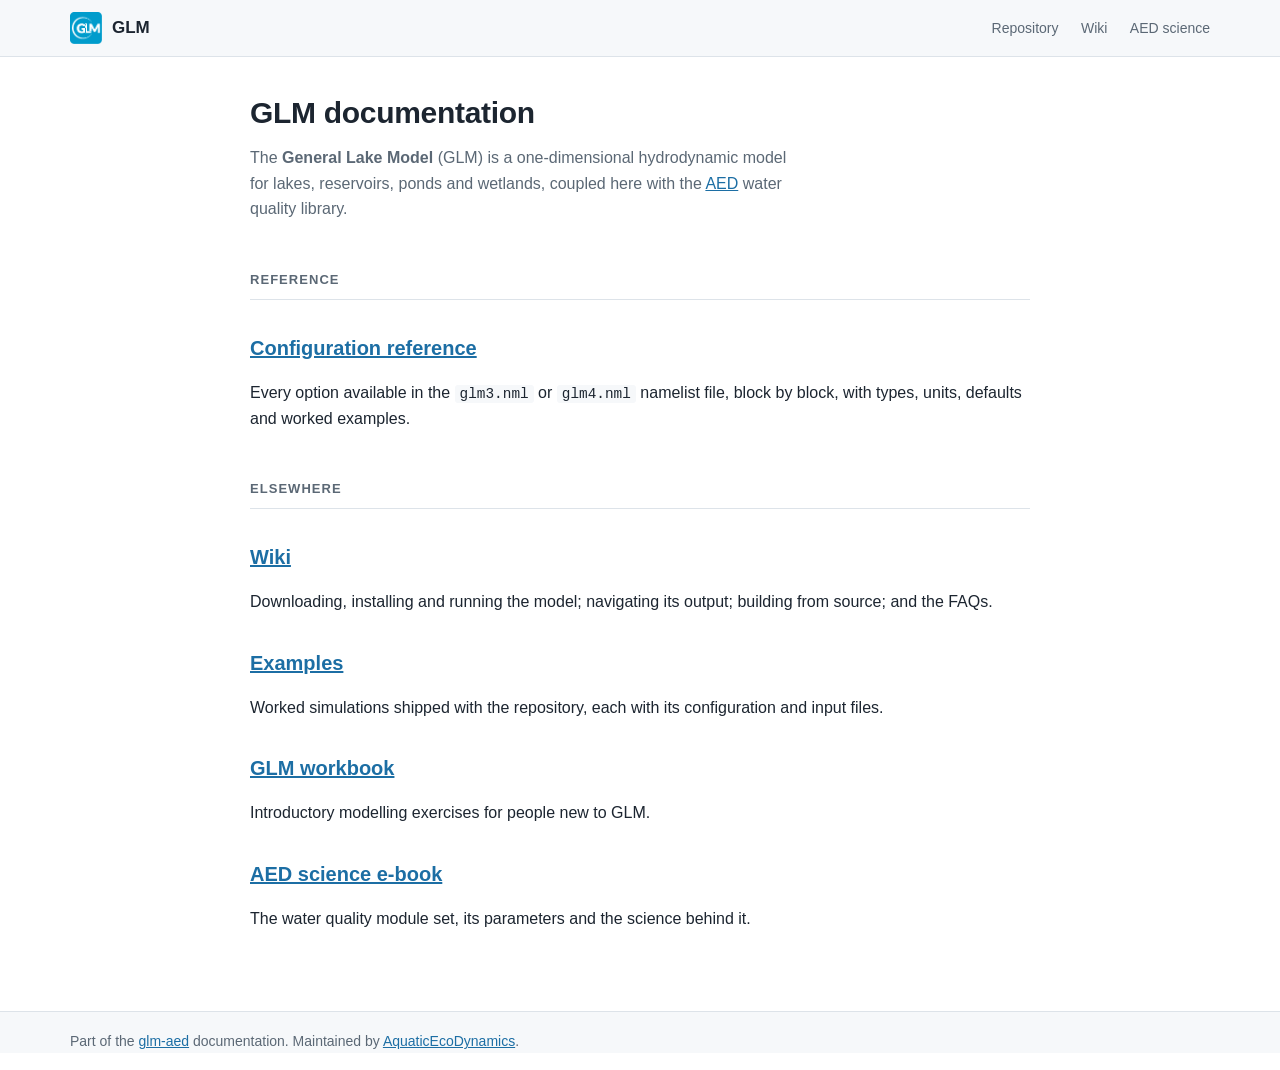
==== docs/index.html @ 93882ed0 "Add a configuration reference page for GitHub Pages Salvage the configuration reference from the leg" ====
<!DOCTYPE html>
<html lang="en">
<head>
<meta charset="utf-8">
<meta name="viewport" content="width=device-width, initial-scale=1">
<title>GLM documentation</title>
<meta name="description" content="Documentation for the General Lake Model (GLM), coupled with the AED water quality library.">
<link rel="stylesheet" href="assets/glm.css">
</head>
<body>
<a class="skip" href="#content">Skip to content</a>
<header>
  <div class="wrap">
    <a class="brand" href="index.html">
      <img src="assets/glm-icon.png" alt="" width="32" height="32">
      <span>GLM</span>
    </a>
    <nav class="top">
      <a href="https://github.com/AquaticEcoDynamics/glm-aed">Repository</a>
      <a href="https://github.com/AquaticEcoDynamics/glm-aed/wiki">Wiki</a>
      <a href="https://aquaticecodynamics.github.io/aed-science/">AED science</a>
    </nav>
  </div>
</header>

<div class="wrap" style="padding-top:32px; padding-bottom:64px; max-width:820px;">
<main id="content">
<h1>GLM documentation</h1>
<p class="lede">The <strong>General Lake Model</strong> (GLM) is a one-dimensional
hydrodynamic model for lakes, reservoirs, ponds and wetlands, coupled here with the
<a href="https://aquaticecodynamics.github.io/aed-science/">AED</a> water quality library.</p>

<h2 class="group">Reference</h2>
<section>
  <h3><a href="configuration.html">Configuration reference</a></h3>
  <p>Every option available in the <code>glm3.nml</code> or <code>glm4.nml</code> namelist
  file, block by block, with types, units, defaults and worked examples.</p>
</section>

<h2 class="group">Elsewhere</h2>
<section>
  <h3><a href="https://github.com/AquaticEcoDynamics/glm-aed/wiki">Wiki</a></h3>
  <p>Downloading, installing and running the model; navigating its output; building
  from source; and the FAQs.</p>
</section>
<section>
  <h3><a href="https://github.com/AquaticEcoDynamics/glm-aed/tree/main/glm-examples">Examples</a></h3>
  <p>Worked simulations shipped with the repository, each with its configuration
  and input files.</p>
</section>
<section>
  <h3><a href="https://aquaticecodynamics.github.io/glm-workbook/">GLM workbook</a></h3>
  <p>Introductory modelling exercises for people new to GLM.</p>
</section>
<section>
  <h3><a href="https://aquaticecodynamics.github.io/aed-science/">AED science e-book</a></h3>
  <p>The water quality module set, its parameters and the science behind it.</p>
</section>
</main>
</div>

<footer>
  <div class="wrap">
    <p>Part of the <a href="https://github.com/AquaticEcoDynamics/glm-aed">glm-aed</a>
    documentation. Maintained by <a href="https://github.com/AquaticEcoDynamics">AquaticEcoDynamics</a>.</p>
  </div>
</footer>
</body>
</html>
---- docs/assets/glm.css ----
/* GLM documentation -- minimal stylesheet, no framework, no JS dependency. */

:root {
  --ink: #1c2530;
  --muted: #5b6875;
  --line: #dde3e9;
  --bg: #ffffff;
  --panel: #f6f8fa;
  --accent: #1c6ea4;
  --accent-soft: #e8f1f7;
  --req: #8a5a00;
  --req-bg: #fff6e0;
  --mono: ui-monospace, SFMono-Regular, "SF Mono", Menlo, Consolas, monospace;
}

@media (prefers-color-scheme: dark) {
  :root {
    --ink: #dbe3ea;
    --muted: #9aa7b4;
    --line: #2c3742;
    --bg: #131920;
    --panel: #1a2129;
    --accent: #6cb6e6;
    --accent-soft: #17242e;
    --req: #e8b968;
    --req-bg: #2a2214;
  }
}

* { box-sizing: border-box; }

body {
  margin: 0;
  background: var(--bg);
  color: var(--ink);
  font: 16px/1.6 -apple-system, BlinkMacSystemFont, "Segoe UI", Roboto, Helvetica, Arial, sans-serif;
}

.wrap { max-width: 1180px; margin: 0 auto; padding: 0 20px; }

.skip {
  position: absolute; left: -9999px;
}
.skip:focus {
  left: 8px; top: 8px; z-index: 10; padding: 8px 12px;
  background: var(--accent); color: #fff; border-radius: 4px;
}

/* ---- header ---- */

header {
  border-bottom: 1px solid var(--line);
  background: var(--panel);
}
header .wrap {
  display: flex; align-items: center; justify-content: space-between;
  gap: 16px; min-height: 56px; flex-wrap: wrap;
}
.brand {
  display: inline-flex; align-items: center; gap: 10px;
  font-weight: 600; font-size: 17px; color: var(--ink); text-decoration: none;
}
.brand img { display: block; }
nav.top a {
  color: var(--muted); text-decoration: none; margin-left: 18px; font-size: 14px;
}
nav.top a:hover { color: var(--accent); }

/* ---- layout ---- */

.layout { padding-top: 28px; padding-bottom: 64px; }

/* ---- sticky "jump to" bar ---- */

nav.jump {
  position: sticky; top: 0; z-index: 5;
  background: color-mix(in srgb, var(--bg) 88%, transparent);
  backdrop-filter: saturate(180%) blur(8px);
  border-bottom: 1px solid var(--line);
}
nav.jump .wrap {
  display: flex; align-items: center; flex-wrap: wrap; gap: 6px;
  padding-top: 8px; padding-bottom: 8px;
}
.jump-label {
  font-size: 11px; text-transform: uppercase; letter-spacing: .08em;
  color: var(--muted); font-weight: 600; margin-right: 2px;
}
.jump-label:not(:first-child) {
  margin-left: 10px; padding-left: 12px; border-left: 1px solid var(--line);
}
nav.jump ul {
  display: contents; list-style: none; margin: 0; padding: 0;
}
nav.jump a {
  display: inline-block; padding: 3px 9px; border-radius: 999px;
  border: 1px solid var(--line); background: var(--bg);
  color: var(--muted); text-decoration: none;
  font-family: var(--mono); font-size: 12px; line-height: 1.5;
  white-space: nowrap; transition: background .12s, color .12s, border-color .12s;
}
nav.jump a:hover, nav.jump a:focus-visible {
  background: var(--accent); border-color: var(--accent); color: #fff;
}

main { min-width: 0; }

h1 { font-size: 30px; margin: 0 0 8px; letter-spacing: -0.01em; }
.lede { color: var(--muted); margin: 0 0 8px; max-width: 62ch; }

h2.group {
  font-size: 13px; text-transform: uppercase; letter-spacing: .08em;
  color: var(--muted); margin: 48px 0 0; padding-bottom: 8px;
  border-bottom: 1px solid var(--line);
}

h2.group { scroll-margin-top: 68px; }

section { margin: 32px 0 0; scroll-margin-top: 64px; }
section h3 { font-size: 20px; margin: 0 0 10px; }
/* Briefly mark whichever block was jumped to. */
section:target h3 code { color: var(--ink); }
section:target h3::before {
  content: ""; position: absolute; margin-left: -14px; margin-top: 4px;
  width: 4px; height: 22px; border-radius: 2px; background: var(--accent);
}
section:target h3 { position: relative; }
section h3 code { background: none; padding: 0; color: var(--accent); font-size: inherit; }

/* ---- notes ---- */

p.note {
  margin: 0 0 14px; padding: 8px 12px; font-size: 14px;
  color: var(--muted); background: var(--panel);
  border-left: 3px solid var(--line); border-radius: 0 4px 4px 0;
}
p.note.req {
  color: var(--req); background: var(--req-bg); border-left-color: var(--req);
}

/* ---- tables ---- */

.table-scroll { overflow-x: auto; border: 1px solid var(--line); border-radius: 6px; }

table { border-collapse: collapse; width: 100%; font-size: 14px; }
thead th {
  background: var(--panel); text-align: left; font-weight: 600;
  font-size: 12px; text-transform: uppercase; letter-spacing: .04em; color: var(--muted);
  padding: 9px 12px; border-bottom: 1px solid var(--line); white-space: nowrap;
}
tbody th, tbody td {
  padding: 9px 12px; border-bottom: 1px solid var(--line);
  vertical-align: top; text-align: left;
}
tbody tr:last-child th, tbody tr:last-child td { border-bottom: 0; }
tbody tr:hover { background: var(--accent-soft); }
tbody th { font-weight: 600; white-space: nowrap; }

code {
  font-family: var(--mono); font-size: .9em;
  background: var(--panel); padding: 1px 5px; border-radius: 3px;
}

/* Keep the LaTeX in the Options column from stretching the row. */
tbody td mjx-container { margin: 2px 0 !important; }

/* ---- examples ---- */

details {
  margin: 14px 0 0; border: 1px solid var(--line); border-radius: 6px;
  background: var(--panel);
}
summary {
  cursor: pointer; padding: 8px 12px; font-size: 13px; font-weight: 600;
  color: var(--muted); user-select: none;
}
summary:hover { color: var(--accent); }
details pre {
  margin: 0; padding: 0 14px 14px; overflow-x: auto;
}
details pre code {
  background: none; padding: 0; font-size: 13px; line-height: 1.5;
  color: var(--ink); white-space: pre;
}

/* ---- footer ---- */

footer {
  border-top: 1px solid var(--line); background: var(--panel);
  color: var(--muted); font-size: 14px;
}
footer p { margin: 18px 0; }
footer a { color: var(--accent); }

a { color: var(--accent); }

@media (max-width: 860px) {
  /* Too many chips to wrap comfortably -- scroll the bar sideways instead. */
  nav.jump .wrap {
    flex-wrap: nowrap; overflow-x: auto; scrollbar-width: none;
    -webkit-overflow-scrolling: touch;
  }
  nav.jump .wrap::-webkit-scrollbar { display: none; }
  .jump-label { position: sticky; left: 0; background: var(--bg); }
}

@media (prefers-reduced-motion: no-preference) {
  html { scroll-behavior: smooth; }
}

tbody tr.subhead th {
  background: var(--accent-soft); color: var(--accent);
  font-size: 12px; text-transform: uppercase; letter-spacing: .05em;
  padding: 7px 12px;
}
tbody tr.subhead:hover th { background: var(--accent-soft); }
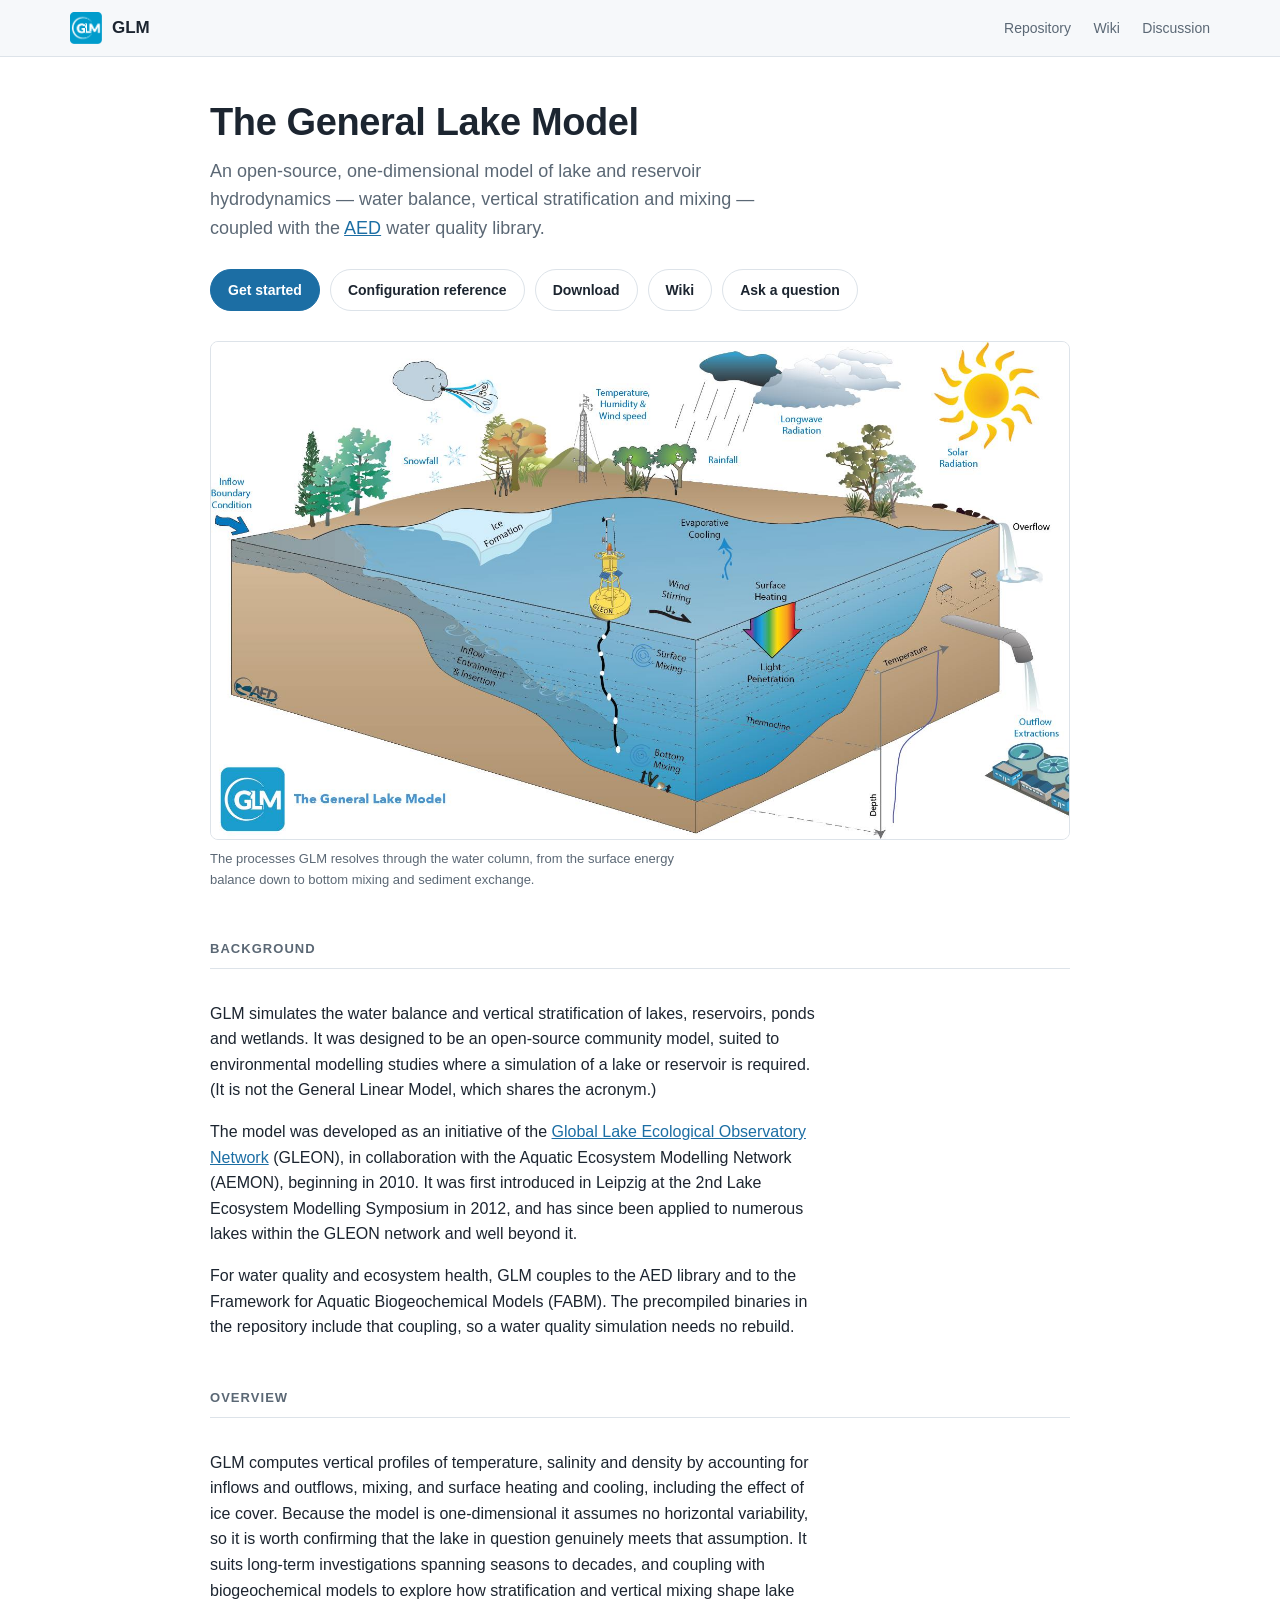
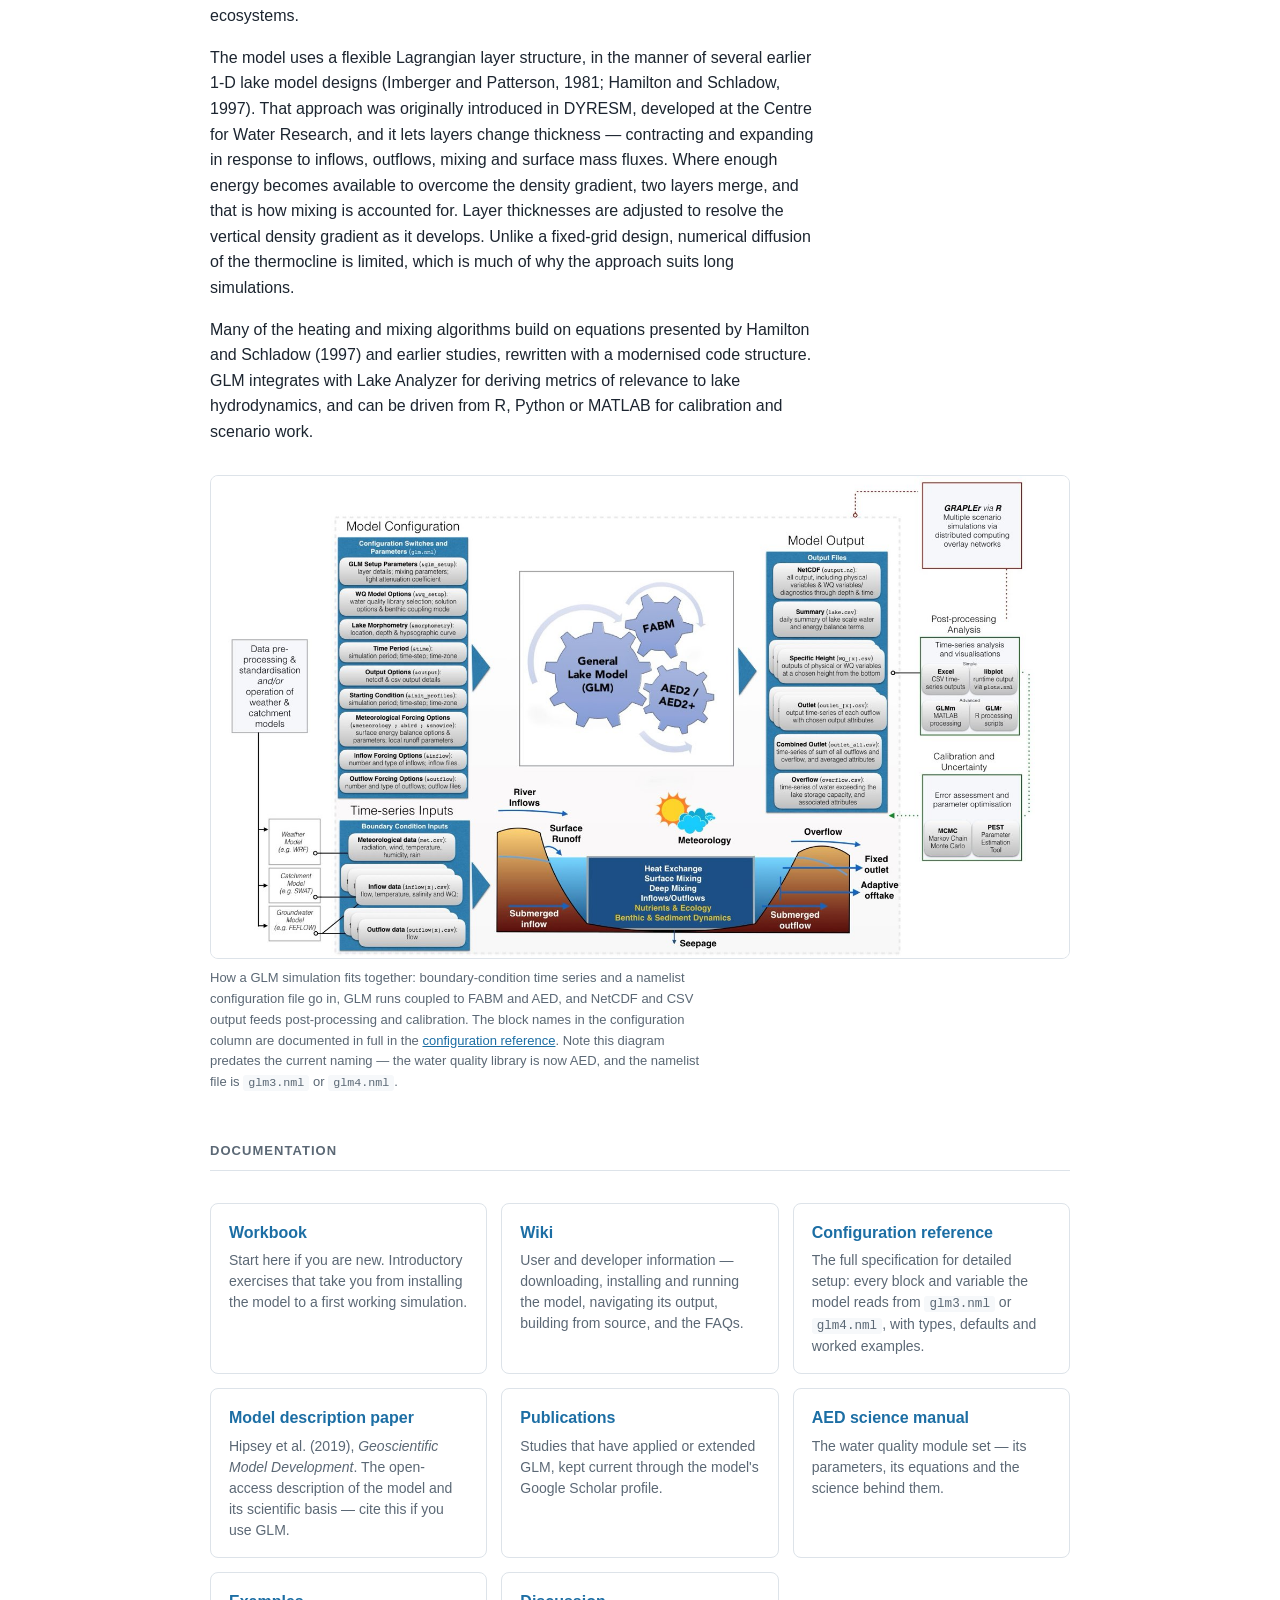
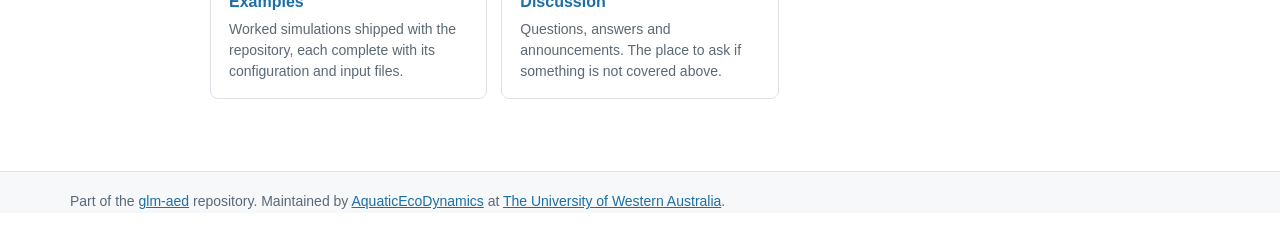
==== commit 136f5f5c: "Rebuild the landing page as a single entry point for GLM The UWA site at aquatic.science.uwa.edu.au/" ====
--- a/docs/index.html
+++ b/docs/index.html
@@ -3,8 +3,9 @@
 <head>
 <meta charset="utf-8">
 <meta name="viewport" content="width=device-width, initial-scale=1">
-<title>GLM documentation</title>
-<meta name="description" content="Documentation for the General Lake Model (GLM), coupled with the AED water quality library.">
+<title>The General Lake Model (GLM)</title>
+<meta name="description" content="The General Lake Model (GLM) is an open-source one-dimensional model of lake and reservoir hydrodynamics, coupled with the AED water quality library. Documentation, workbook, wiki and configuration reference.">
+<link rel="icon" href="assets/glm-icon.png">
 <link rel="stylesheet" href="assets/glm.css">
 </head>
 <body>
@@ -18,51 +19,164 @@
     <nav class="top">
       <a href="https://github.com/AquaticEcoDynamics/glm-aed">Repository</a>
       <a href="https://github.com/AquaticEcoDynamics/glm-aed/wiki">Wiki</a>
-      <a href="https://aquaticecodynamics.github.io/aed-science/">AED science</a>
+      <a href="https://github.com/orgs/AquaticEcoDynamics/discussions/categories/glm-aed-discussion">Discussion</a>
     </nav>
   </div>
 </header>
 
-<div class="wrap" style="padding-top:32px; padding-bottom:64px; max-width:820px;">
+<div class="wrap page">
 <main id="content">
-<h1>GLM documentation</h1>
-<p class="lede">The <strong>General Lake Model</strong> (GLM) is a one-dimensional
-hydrodynamic model for lakes, reservoirs, ponds and wetlands, coupled here with the
-<a href="https://aquaticecodynamics.github.io/aed-science/">AED</a> water quality library.</p>
 
-<h2 class="group">Reference</h2>
-<section>
-  <h3><a href="configuration.html">Configuration reference</a></h3>
-  <p>Every option available in the <code>glm3.nml</code> or <code>glm4.nml</code> namelist
-  file, block by block, with types, units, defaults and worked examples.</p>
+<div class="hero">
+<h1>The General Lake Model</h1>
+<p class="lede">An open-source, one-dimensional model of lake and reservoir
+hydrodynamics &mdash; water balance, vertical stratification and mixing &mdash;
+coupled with the <a href="https://aquaticecodynamics.github.io/aed-science/">AED</a>
+water quality library.</p>
+
+<nav class="actions" aria-label="Quick links">
+  <a class="primary" href="https://aquaticecodynamics.github.io/glm-workbook/">Get started</a>
+  <a href="configuration.html">Configuration reference</a>
+  <a href="https://github.com/AquaticEcoDynamics/glm-aed/tree/main/binaries">Download</a>
+  <a href="https://github.com/AquaticEcoDynamics/glm-aed/wiki">Wiki</a>
+  <a href="https://github.com/orgs/AquaticEcoDynamics/discussions/categories/glm-aed-discussion">Ask a question</a>
+</nav>
+
+<figure class="shot">
+  <img src="assets/glm-overview.jpg" width="1658" height="960"
+       alt="Cutaway diagram of a lake showing the processes GLM resolves: solar and longwave radiation, rainfall and snowfall, evaporative cooling, wind stirring, surface and bottom mixing, ice formation, light penetration and the thermocline, inflow entrainment and insertion, overflow and outflow extractions.">
+  <figcaption>The processes GLM resolves through the water column, from the
+  surface energy balance down to bottom mixing and sediment exchange.</figcaption>
+</figure>
+</div>
+
+<h2 class="group">Background</h2>
+<section class="prose">
+<p>GLM simulates the water balance and vertical stratification of lakes,
+reservoirs, ponds and wetlands. It was designed to be an open-source community
+model, suited to environmental modelling studies where a simulation of a lake or
+reservoir is required. (It is not the General Linear Model, which shares the
+acronym.)</p>
+
+<p>The model was developed as an initiative of the
+<a href="https://gleon.org/">Global Lake Ecological Observatory Network</a>
+(GLEON), in collaboration with the Aquatic Ecosystem Modelling Network (AEMON),
+beginning in 2010. It was first introduced in Leipzig at the 2nd Lake Ecosystem
+Modelling Symposium in 2012, and has since been applied to numerous lakes within
+the GLEON network and well beyond it.</p>
+
+<p>For water quality and ecosystem health, GLM couples to the AED library and to
+the Framework for Aquatic Biogeochemical Models (FABM). The precompiled binaries
+in the repository include that coupling, so a water quality simulation needs no
+rebuild.</p>
 </section>
 
-<h2 class="group">Elsewhere</h2>
+<h2 class="group">Overview</h2>
+<section class="prose">
+<p>GLM computes vertical profiles of temperature, salinity and density by
+accounting for inflows and outflows, mixing, and surface heating and cooling,
+including the effect of ice cover. Because the model is one-dimensional it
+assumes no horizontal variability, so it is worth confirming that the lake in
+question genuinely meets that assumption. It suits long-term investigations
+spanning seasons to decades, and coupling with biogeochemical models to explore
+how stratification and vertical mixing shape lake ecosystems.</p>
+
+<p>The model uses a flexible Lagrangian layer structure, in the manner of
+several earlier 1-D lake model designs (Imberger and Patterson, 1981; Hamilton
+and Schladow, 1997). That approach was originally introduced in DYRESM,
+developed at the Centre for Water Research, and it lets layers change thickness
+&mdash; contracting and expanding in response to inflows, outflows, mixing and
+surface mass fluxes. Where enough energy becomes available to overcome the
+density gradient, two layers merge, and that is how mixing is accounted for.
+Layer thicknesses are adjusted to resolve the vertical density gradient as it
+develops. Unlike a fixed-grid design, numerical diffusion of the thermocline is
+limited, which is much of why the approach suits long simulations.</p>
+
+<p>Many of the heating and mixing algorithms build on equations presented by
+Hamilton and Schladow (1997) and earlier studies, rewritten with a modernised
+code structure. GLM integrates with Lake Analyzer for deriving metrics of
+relevance to lake hydrodynamics, and can be driven from R, Python or MATLAB for
+calibration and scenario work.</p>
+
+<figure class="shot">
+  <img src="assets/glm-operation.jpg" width="1600" height="900" loading="lazy"
+       alt="Workflow diagram. On the left, pre-processed data and weather, catchment and groundwater models feed time-series boundary conditions and a namelist configuration file into GLM. In the centre GLM couples to FABM and AED. On the right it writes NetCDF and CSV output, which feeds post-processing, visualisation, calibration and uncertainty tools.">
+  <figcaption>How a GLM simulation fits together: boundary-condition time series
+  and a namelist configuration file go in, GLM runs coupled to FABM and AED, and
+  NetCDF and CSV output feeds post-processing and calibration. The block names
+  in the configuration column are documented in full in the
+  <a href="configuration.html">configuration reference</a>. Note this diagram
+  predates the current naming &mdash; the water quality library is now AED, and
+  the namelist file is <code>glm3.nml</code> or <code>glm4.nml</code>.</figcaption>
+</figure>
+</section>
+
+<h2 class="group">Documentation</h2>
 <section>
-  <h3><a href="https://github.com/AquaticEcoDynamics/glm-aed/wiki">Wiki</a></h3>
-  <p>Downloading, installing and running the model; navigating its output; building
-  from source; and the FAQs.</p>
+<div class="cards">
+
+  <a class="card" href="https://aquaticecodynamics.github.io/glm-workbook/">
+    <h3>Workbook</h3>
+    <p>Start here if you are new. Introductory exercises that take you from
+    installing the model to a first working simulation.</p>
+  </a>
+
+  <a class="card" href="https://github.com/AquaticEcoDynamics/glm-aed/wiki">
+    <h3>Wiki</h3>
+    <p>User and developer information &mdash; downloading, installing and
+    running the model, navigating its output, building from source, and the
+    FAQs.</p>
+  </a>
+
+  <a class="card" href="configuration.html">
+    <h3>Configuration reference</h3>
+    <p>The full specification for detailed setup: every block and variable the
+    model reads from <code>glm3.nml</code> or <code>glm4.nml</code>, with types,
+    defaults and worked examples.</p>
+  </a>
+
+  <a class="card" href="https://doi.org/10.5194/gmd-12-473-2019">
+    <h3>Model description paper</h3>
+    <p>Hipsey et al. (2019), <em>Geoscientific Model Development</em>. The
+    open-access description of the model and its scientific basis &mdash; cite
+    this if you use GLM.</p>
+  </a>
+
+  <a class="card" href="https://scholar.google.com/citations?user=nDqUBjQAAAAJ&amp;hl=en&amp;view_op=list_works">
+    <h3>Publications</h3>
+    <p>Studies that have applied or extended GLM, kept current through the
+    model's Google Scholar profile.</p>
+  </a>
+
+  <a class="card" href="https://aquaticecodynamics.github.io/aed-science/">
+    <h3>AED science manual</h3>
+    <p>The water quality module set &mdash; its parameters, its equations and
+    the science behind them.</p>
+  </a>
+
+  <a class="card" href="https://github.com/AquaticEcoDynamics/glm-aed/tree/main/glm-examples">
+    <h3>Examples</h3>
+    <p>Worked simulations shipped with the repository, each complete with its
+    configuration and input files.</p>
+  </a>
+
+  <a class="card" href="https://github.com/orgs/AquaticEcoDynamics/discussions/categories/glm-aed-discussion">
+    <h3>Discussion</h3>
+    <p>Questions, answers and announcements. The place to ask if something is
+    not covered above.</p>
+  </a>
+
+</div>
 </section>
-<section>
-  <h3><a href="https://github.com/AquaticEcoDynamics/glm-aed/tree/main/glm-examples">Examples</a></h3>
-  <p>Worked simulations shipped with the repository, each with its configuration
-  and input files.</p>
-</section>
-<section>
-  <h3><a href="https://aquaticecodynamics.github.io/glm-workbook/">GLM workbook</a></h3>
-  <p>Introductory modelling exercises for people new to GLM.</p>
-</section>
-<section>
-  <h3><a href="https://aquaticecodynamics.github.io/aed-science/">AED science e-book</a></h3>
-  <p>The water quality module set, its parameters and the science behind it.</p>
-</section>
+
 </main>
 </div>
 
 <footer>
   <div class="wrap">
     <p>Part of the <a href="https://github.com/AquaticEcoDynamics/glm-aed">glm-aed</a>
-    documentation. Maintained by <a href="https://github.com/AquaticEcoDynamics">AquaticEcoDynamics</a>.</p>
+    repository. Maintained by <a href="https://github.com/AquaticEcoDynamics">AquaticEcoDynamics</a>
+    at <a href="https://www.uwa.edu.au/">The University of Western Australia</a>.</p>
   </div>
 </footer>
 </body>
--- a/docs/assets/glm.css
+++ b/docs/assets/glm.css
@@ -11,6 +11,10 @@
   --req: #8a5a00;
   --req-bg: #fff6e0;
   --mono: ui-monospace, SFMono-Regular, "SF Mono", Menlo, Consolas, monospace;
+  /* Height of the sticky jump bar. It now runs to one row per category, and
+     that row count changes with the viewport, so search.js measures it and
+     overwrites this; the value here is only the pre-script fallback. */
+  --jump-h: 150px;
 }
 
 @media (prefers-color-scheme: dark) {
@@ -70,6 +74,91 @@
 
 .layout { padding-top: 28px; padding-bottom: 64px; }
 
+/* ---- landing page ---- */
+
+.page { max-width: 900px; padding-top: 44px; padding-bottom: 72px; }
+
+.hero h1 { font-size: 38px; line-height: 1.15; margin: 0 0 12px; }
+.hero .lede { font-size: 18px; max-width: 58ch; margin: 0; }
+
+/* Shortcut buttons -- the five places a new user is most likely to want. */
+.actions { display: flex; flex-wrap: wrap; gap: 10px; margin: 26px 0 0; }
+.actions a {
+  display: inline-flex; align-items: center; gap: 7px;
+  padding: 9px 17px; border-radius: 999px;
+  border: 1px solid var(--line); background: var(--bg);
+  color: var(--ink); text-decoration: none;
+  font-size: 14px; font-weight: 600;
+  transition: background .12s, color .12s, border-color .12s;
+}
+.actions a:hover, .actions a:focus-visible {
+  border-color: var(--accent); color: var(--accent); background: var(--accent-soft);
+}
+.actions a.primary { background: var(--accent); border-color: var(--accent); color: #fff; }
+.actions a.primary:hover, .actions a.primary:focus-visible {
+  background: var(--accent); color: #fff; filter: brightness(1.1);
+}
+
+figure.shot { margin: 30px 0 0; }
+figure.shot img {
+  display: block; width: 100%; height: auto;
+  border: 1px solid var(--line); border-radius: 8px; background: var(--panel);
+}
+figure.shot figcaption {
+  margin: 9px 0 0; font-size: 13px; color: var(--muted); max-width: 68ch;
+}
+
+.prose p { max-width: 68ch; }
+.prose p + p { margin-top: 14px; }
+
+/* Link cards -- one per documentation destination. */
+.cards {
+  display: grid; grid-template-columns: repeat(auto-fit, minmax(258px, 1fr));
+  gap: 14px; margin: 20px 0 0;
+}
+.card {
+  display: block; padding: 16px 18px; border-radius: 8px;
+  border: 1px solid var(--line); background: var(--bg); text-decoration: none;
+  transition: background .12s, border-color .12s, transform .12s;
+}
+.card:hover, .card:focus-visible {
+  border-color: var(--accent); background: var(--accent-soft);
+}
+.card h3 { font-size: 16px; margin: 0 0 5px; color: var(--accent); }
+.card p { margin: 0; font-size: 14px; line-height: 1.5; color: var(--muted); }
+
+@media (max-width: 620px) {
+  .hero h1 { font-size: 30px; }
+  .hero .lede { font-size: 16px; }
+}
+
+/* ---- search ---- */
+
+.searchbar { border-bottom: 1px solid var(--line); background: var(--bg); }
+.searchbar .wrap {
+  display: flex; align-items: center; gap: 12px;
+  padding-top: 12px; padding-bottom: 12px;
+}
+.field {
+  display: flex; align-items: center; gap: 8px; flex: 1; max-width: 420px;
+  padding: 7px 12px; border: 1px solid var(--line); border-radius: 999px;
+  background: var(--panel);
+}
+.field:focus-within { border-color: var(--accent); background: var(--bg); }
+.field svg { fill: var(--muted); flex: none; }
+.field input {
+  flex: 1; min-width: 0; border: 0; outline: 0; background: none;
+  color: var(--ink); font: inherit; font-size: 14px;
+}
+.field input::-webkit-search-cancel-button { cursor: pointer; }
+.count { color: var(--muted); font-size: 13px; white-space: nowrap; }
+
+.noresults {
+  margin: 32px 0; padding: 16px; text-align: center;
+  color: var(--muted); background: var(--panel);
+  border: 1px dashed var(--line); border-radius: 6px;
+}
+
 /* ---- sticky "jump to" bar ---- */
 
 nav.jump {
@@ -78,19 +167,20 @@
   backdrop-filter: saturate(180%) blur(8px);
   border-bottom: 1px solid var(--line);
 }
+/* One row per category: the label sits in the first column and its chips fill
+   the second, so the five groups read as five lines rather than one long wrap. */
 nav.jump .wrap {
-  display: flex; align-items: center; flex-wrap: wrap; gap: 6px;
-  padding-top: 8px; padding-bottom: 8px;
+  display: grid; grid-template-columns: max-content minmax(0, 1fr);
+  align-items: baseline; column-gap: 14px; row-gap: 7px;
+  padding-top: 9px; padding-bottom: 9px;
 }
 .jump-label {
   font-size: 11px; text-transform: uppercase; letter-spacing: .08em;
-  color: var(--muted); font-weight: 600; margin-right: 2px;
-}
-.jump-label:not(:first-child) {
-  margin-left: 10px; padding-left: 12px; border-left: 1px solid var(--line);
+  color: var(--muted); font-weight: 600; text-align: right;
 }
 nav.jump ul {
-  display: contents; list-style: none; margin: 0; padding: 0;
+  display: flex; flex-wrap: wrap; gap: 6px;
+  list-style: none; margin: 0; padding: 0;
 }
 nav.jump a {
   display: inline-block; padding: 3px 9px; border-radius: 999px;
@@ -102,6 +192,8 @@
 nav.jump a:hover, nav.jump a:focus-visible {
   background: var(--accent); border-color: var(--accent); color: #fff;
 }
+/* Block filtered out by the current search. */
+nav.jump a.dim { opacity: .3; }
 
 main { min-width: 0; }
 
@@ -114,9 +206,9 @@
   border-bottom: 1px solid var(--line);
 }
 
-h2.group { scroll-margin-top: 68px; }
-
-section { margin: 32px 0 0; scroll-margin-top: 64px; }
+h2.group { scroll-margin-top: calc(var(--jump-h) + 12px); }
+
+section { margin: 32px 0 0; scroll-margin-top: calc(var(--jump-h) + 8px); }
 section h3 { font-size: 20px; margin: 0 0 10px; }
 /* Briefly mark whichever block was jumped to. */
 section:target h3 code { color: var(--ink); }
@@ -137,6 +229,12 @@
 p.note.req {
   color: var(--req); background: var(--req-bg); border-left-color: var(--req);
 }
+/* A block the reader still parses but that has no effect on the simulation. */
+p.note.warn { border-left-style: dashed; border-left-width: 4px; }
+
+/* A lede that introduces a whole group rather than a single block; it is
+   hidden alongside its heading when the filter empties the group. */
+.group-note { margin: 12px 0 0; }
 
 /* ---- tables ---- */
 
@@ -164,6 +262,11 @@
 /* Keep the LaTeX in the Options column from stretching the row. */
 tbody td mjx-container { margin: 2px 0 !important; }
 
+/* Parameters the reader accepts but the model does not yet act on. Greyed so
+   they read as inactive without being hidden -- they still need to be findable,
+   because they turn up in existing nml files. */
+tbody tr.unused th, tbody tr.unused td { color: var(--muted); }
+
 /* ---- examples ---- */
 
 details {
@@ -195,13 +298,13 @@
 a { color: var(--accent); }
 
 @media (max-width: 860px) {
-  /* Too many chips to wrap comfortably -- scroll the bar sideways instead. */
-  nav.jump .wrap {
+  /* Wrapping five rows of chips would take most of the screen -- keep one row
+     per category and scroll each sideways instead. */
+  nav.jump ul {
     flex-wrap: nowrap; overflow-x: auto; scrollbar-width: none;
     -webkit-overflow-scrolling: touch;
   }
-  nav.jump .wrap::-webkit-scrollbar { display: none; }
-  .jump-label { position: sticky; left: 0; background: var(--bg); }
+  nav.jump ul::-webkit-scrollbar { display: none; }
 }
 
 @media (prefers-reduced-motion: no-preference) {
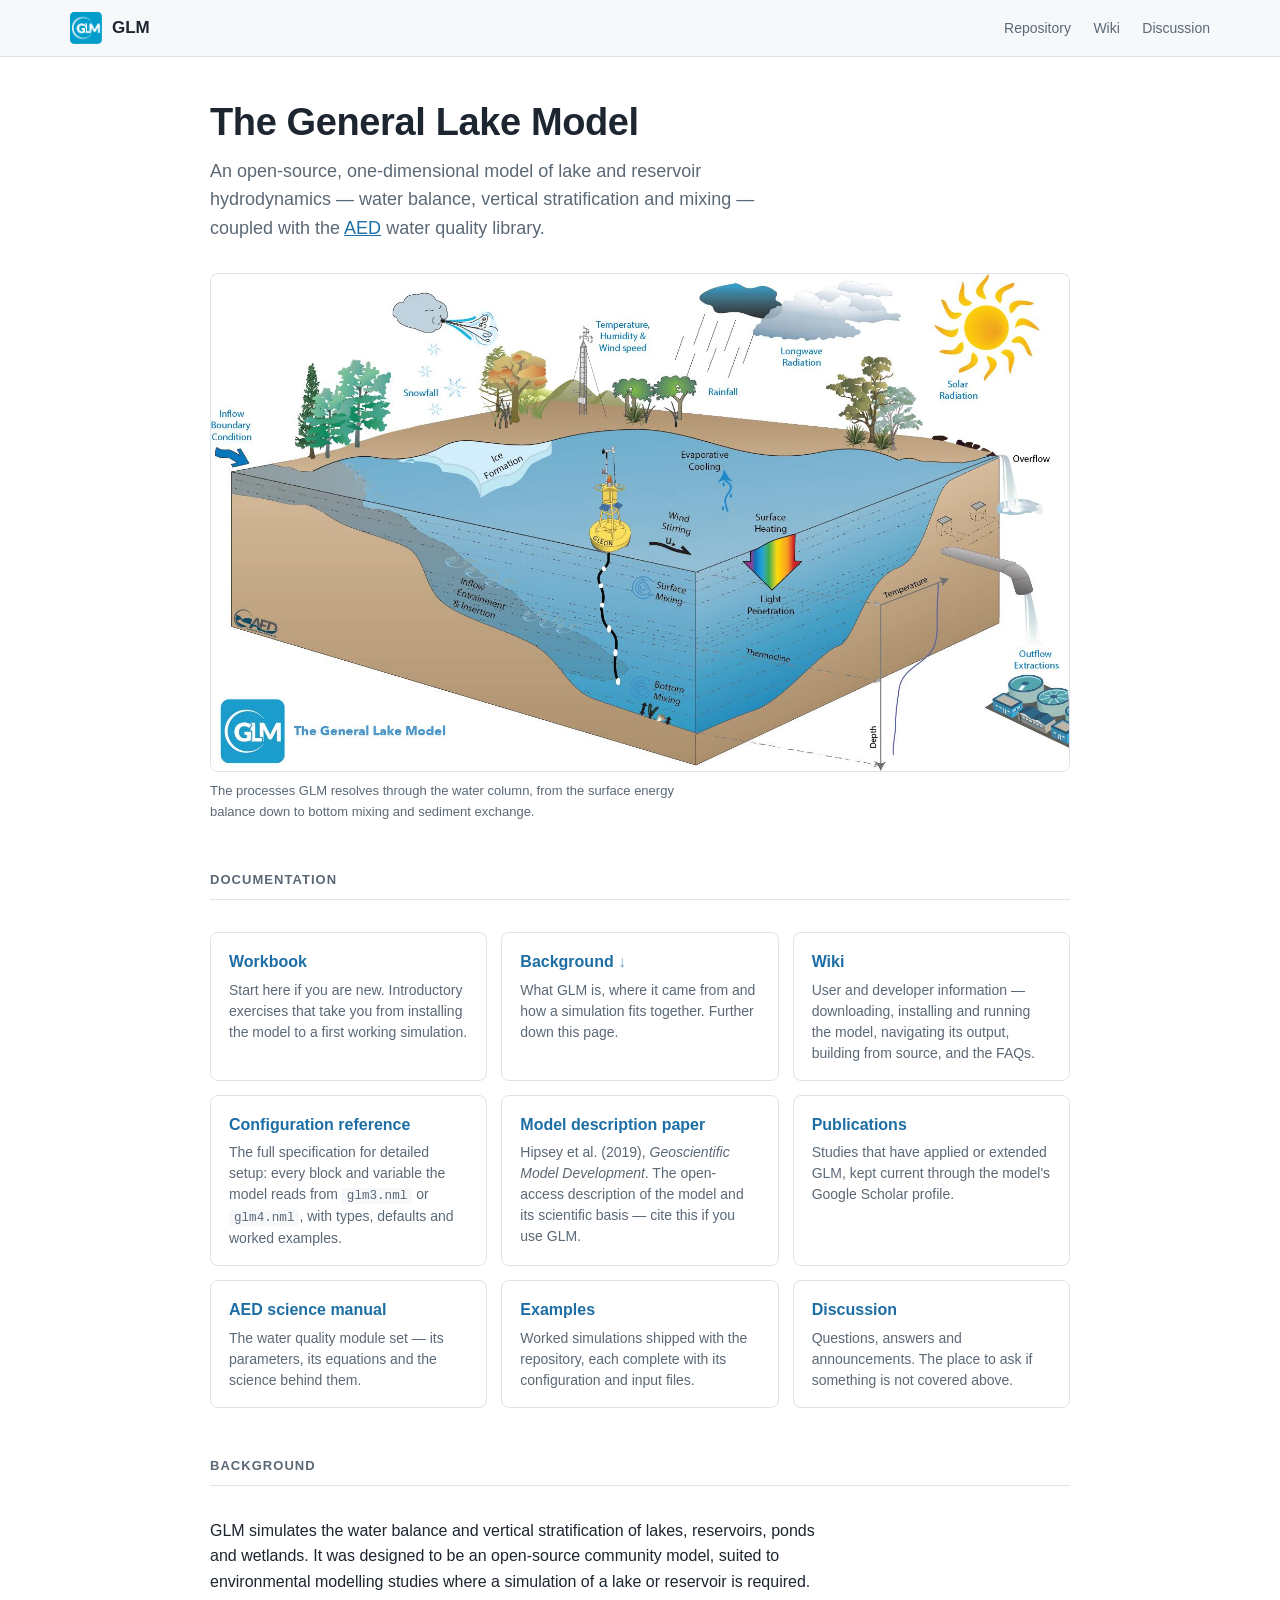
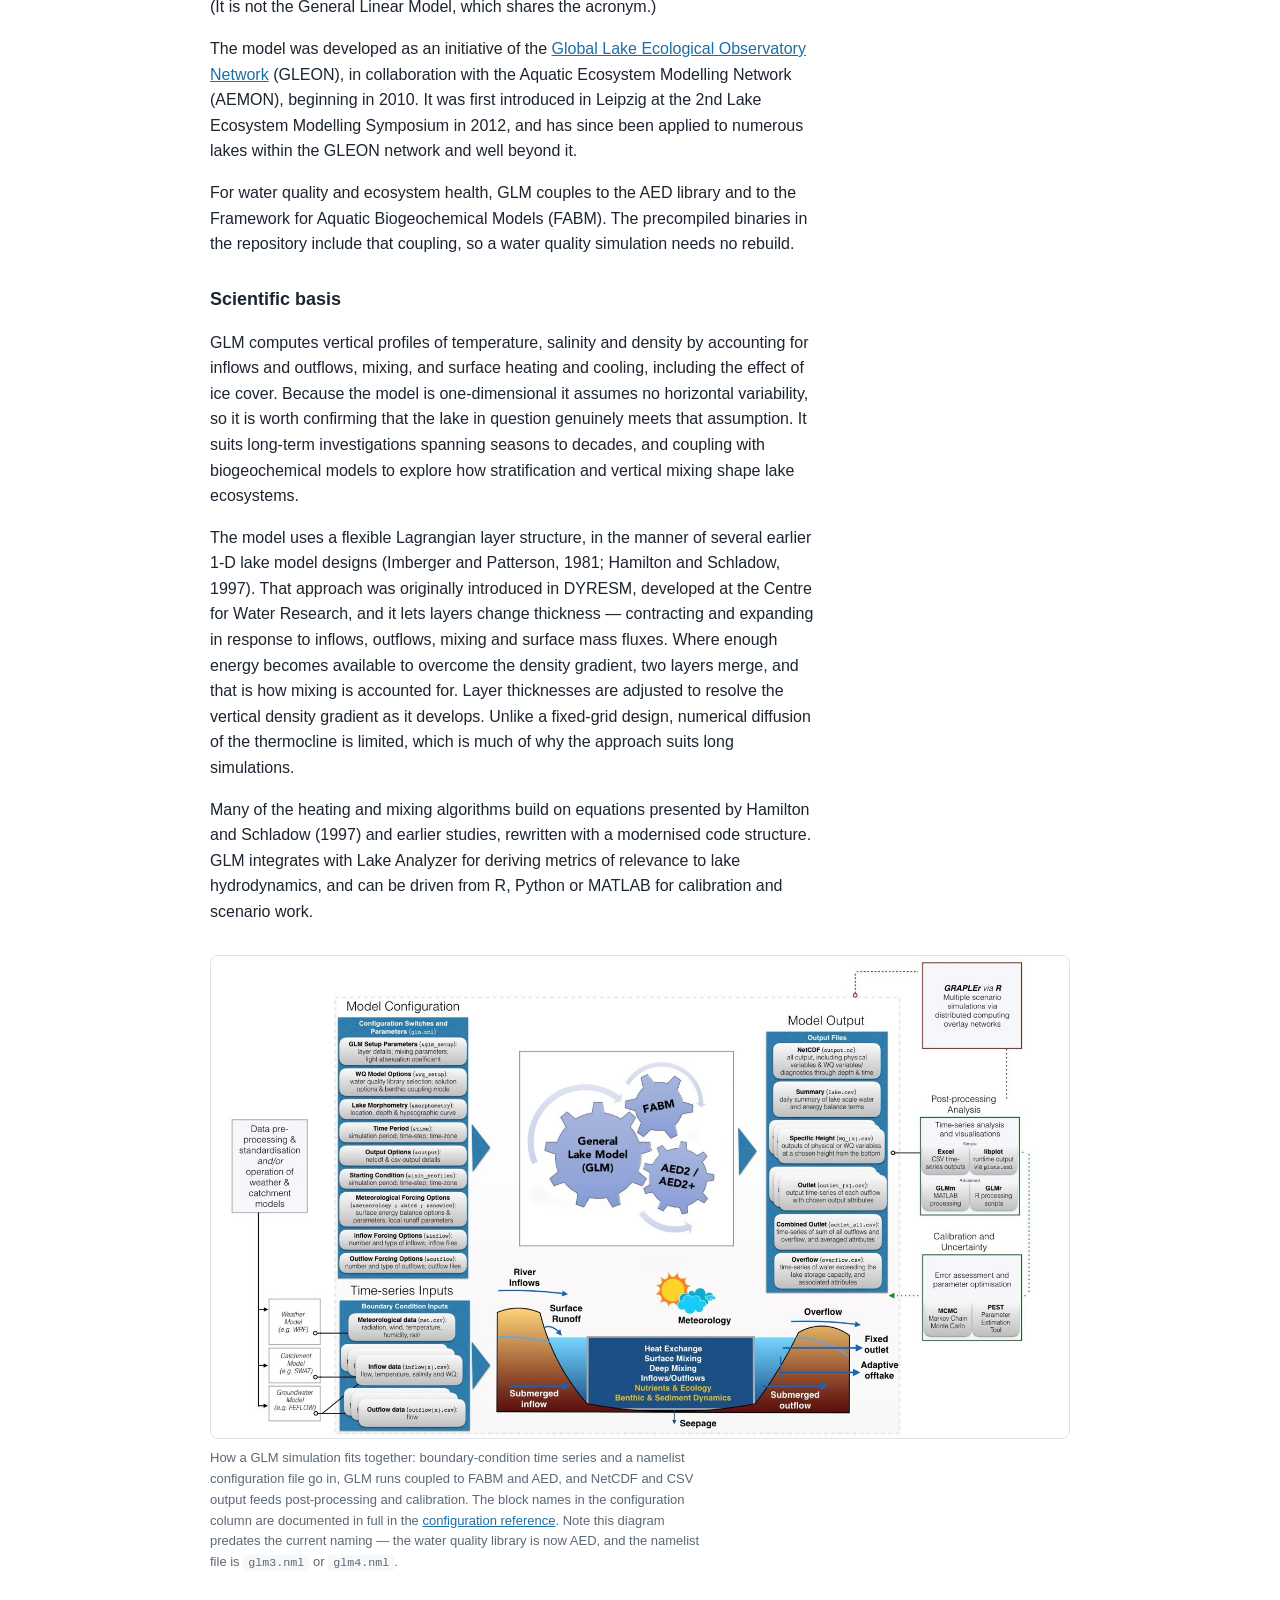
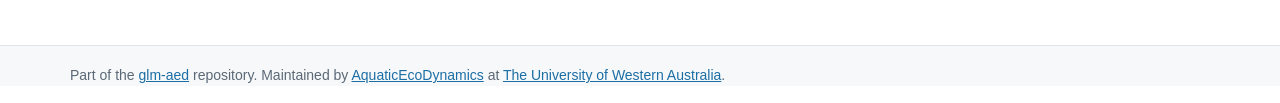
==== commit 51c79a54: "Lead the landing page with the tiles The shortcut pills duplicated what the tiles already said, so a" ====
--- a/docs/index.html
+++ b/docs/index.html
@@ -34,14 +34,6 @@
 coupled with the <a href="https://aquaticecodynamics.github.io/aed-science/">AED</a>
 water quality library.</p>
 
-<nav class="actions" aria-label="Quick links">
-  <a class="primary" href="https://aquaticecodynamics.github.io/glm-workbook/">Get started</a>
-  <a href="configuration.html">Configuration reference</a>
-  <a href="https://github.com/AquaticEcoDynamics/glm-aed/tree/main/binaries">Download</a>
-  <a href="https://github.com/AquaticEcoDynamics/glm-aed/wiki">Wiki</a>
-  <a href="https://github.com/orgs/AquaticEcoDynamics/discussions/categories/glm-aed-discussion">Ask a question</a>
-</nav>
-
 <figure class="shot">
   <img src="assets/glm-overview.jpg" width="1658" height="960"
        alt="Cutaway diagram of a lake showing the processes GLM resolves: solar and longwave radiation, rainfall and snowfall, evaporative cooling, wind stirring, surface and bottom mixing, ice formation, light penetration and the thermocline, inflow entrainment and insertion, overflow and outflow extractions.">
@@ -49,67 +41,6 @@
   surface energy balance down to bottom mixing and sediment exchange.</figcaption>
 </figure>
 </div>
-
-<h2 class="group">Background</h2>
-<section class="prose">
-<p>GLM simulates the water balance and vertical stratification of lakes,
-reservoirs, ponds and wetlands. It was designed to be an open-source community
-model, suited to environmental modelling studies where a simulation of a lake or
-reservoir is required. (It is not the General Linear Model, which shares the
-acronym.)</p>
-
-<p>The model was developed as an initiative of the
-<a href="https://gleon.org/">Global Lake Ecological Observatory Network</a>
-(GLEON), in collaboration with the Aquatic Ecosystem Modelling Network (AEMON),
-beginning in 2010. It was first introduced in Leipzig at the 2nd Lake Ecosystem
-Modelling Symposium in 2012, and has since been applied to numerous lakes within
-the GLEON network and well beyond it.</p>
-
-<p>For water quality and ecosystem health, GLM couples to the AED library and to
-the Framework for Aquatic Biogeochemical Models (FABM). The precompiled binaries
-in the repository include that coupling, so a water quality simulation needs no
-rebuild.</p>
-</section>
-
-<h2 class="group">Overview</h2>
-<section class="prose">
-<p>GLM computes vertical profiles of temperature, salinity and density by
-accounting for inflows and outflows, mixing, and surface heating and cooling,
-including the effect of ice cover. Because the model is one-dimensional it
-assumes no horizontal variability, so it is worth confirming that the lake in
-question genuinely meets that assumption. It suits long-term investigations
-spanning seasons to decades, and coupling with biogeochemical models to explore
-how stratification and vertical mixing shape lake ecosystems.</p>
-
-<p>The model uses a flexible Lagrangian layer structure, in the manner of
-several earlier 1-D lake model designs (Imberger and Patterson, 1981; Hamilton
-and Schladow, 1997). That approach was originally introduced in DYRESM,
-developed at the Centre for Water Research, and it lets layers change thickness
-&mdash; contracting and expanding in response to inflows, outflows, mixing and
-surface mass fluxes. Where enough energy becomes available to overcome the
-density gradient, two layers merge, and that is how mixing is accounted for.
-Layer thicknesses are adjusted to resolve the vertical density gradient as it
-develops. Unlike a fixed-grid design, numerical diffusion of the thermocline is
-limited, which is much of why the approach suits long simulations.</p>
-
-<p>Many of the heating and mixing algorithms build on equations presented by
-Hamilton and Schladow (1997) and earlier studies, rewritten with a modernised
-code structure. GLM integrates with Lake Analyzer for deriving metrics of
-relevance to lake hydrodynamics, and can be driven from R, Python or MATLAB for
-calibration and scenario work.</p>
-
-<figure class="shot">
-  <img src="assets/glm-operation.jpg" width="1600" height="900" loading="lazy"
-       alt="Workflow diagram. On the left, pre-processed data and weather, catchment and groundwater models feed time-series boundary conditions and a namelist configuration file into GLM. In the centre GLM couples to FABM and AED. On the right it writes NetCDF and CSV output, which feeds post-processing, visualisation, calibration and uncertainty tools.">
-  <figcaption>How a GLM simulation fits together: boundary-condition time series
-  and a namelist configuration file go in, GLM runs coupled to FABM and AED, and
-  NetCDF and CSV output feeds post-processing and calibration. The block names
-  in the configuration column are documented in full in the
-  <a href="configuration.html">configuration reference</a>. Note this diagram
-  predates the current naming &mdash; the water quality library is now AED, and
-  the namelist file is <code>glm3.nml</code> or <code>glm4.nml</code>.</figcaption>
-</figure>
-</section>
 
 <h2 class="group">Documentation</h2>
 <section>
@@ -119,6 +50,12 @@
     <h3>Workbook</h3>
     <p>Start here if you are new. Introductory exercises that take you from
     installing the model to a first working simulation.</p>
+  </a>
+
+  <a class="card here" href="#background">
+    <h3>Background</h3>
+    <p>What GLM is, where it came from and how a simulation fits together.
+    Further down this page.</p>
   </a>
 
   <a class="card" href="https://github.com/AquaticEcoDynamics/glm-aed/wiki">
@@ -169,6 +106,66 @@
 </div>
 </section>
 
+<h2 class="group" id="background">Background</h2>
+<section class="prose">
+<p>GLM simulates the water balance and vertical stratification of lakes,
+reservoirs, ponds and wetlands. It was designed to be an open-source community
+model, suited to environmental modelling studies where a simulation of a lake or
+reservoir is required. (It is not the General Linear Model, which shares the
+acronym.)</p>
+
+<p>The model was developed as an initiative of the
+<a href="https://gleon.org/">Global Lake Ecological Observatory Network</a>
+(GLEON), in collaboration with the Aquatic Ecosystem Modelling Network (AEMON),
+beginning in 2010. It was first introduced in Leipzig at the 2nd Lake Ecosystem
+Modelling Symposium in 2012, and has since been applied to numerous lakes within
+the GLEON network and well beyond it.</p>
+
+<p>For water quality and ecosystem health, GLM couples to the AED library and to
+the Framework for Aquatic Biogeochemical Models (FABM). The precompiled binaries
+in the repository include that coupling, so a water quality simulation needs no
+rebuild.</p>
+
+<h3>Scientific basis</h3>
+
+<p>GLM computes vertical profiles of temperature, salinity and density by
+accounting for inflows and outflows, mixing, and surface heating and cooling,
+including the effect of ice cover. Because the model is one-dimensional it
+assumes no horizontal variability, so it is worth confirming that the lake in
+question genuinely meets that assumption. It suits long-term investigations
+spanning seasons to decades, and coupling with biogeochemical models to explore
+how stratification and vertical mixing shape lake ecosystems.</p>
+
+<p>The model uses a flexible Lagrangian layer structure, in the manner of
+several earlier 1-D lake model designs (Imberger and Patterson, 1981; Hamilton
+and Schladow, 1997). That approach was originally introduced in DYRESM,
+developed at the Centre for Water Research, and it lets layers change thickness
+&mdash; contracting and expanding in response to inflows, outflows, mixing and
+surface mass fluxes. Where enough energy becomes available to overcome the
+density gradient, two layers merge, and that is how mixing is accounted for.
+Layer thicknesses are adjusted to resolve the vertical density gradient as it
+develops. Unlike a fixed-grid design, numerical diffusion of the thermocline is
+limited, which is much of why the approach suits long simulations.</p>
+
+<p>Many of the heating and mixing algorithms build on equations presented by
+Hamilton and Schladow (1997) and earlier studies, rewritten with a modernised
+code structure. GLM integrates with Lake Analyzer for deriving metrics of
+relevance to lake hydrodynamics, and can be driven from R, Python or MATLAB for
+calibration and scenario work.</p>
+
+<figure class="shot">
+  <img src="assets/glm-operation.jpg" width="1600" height="900" loading="lazy"
+       alt="Workflow diagram. On the left, pre-processed data and weather, catchment and groundwater models feed time-series boundary conditions and a namelist configuration file into GLM. In the centre GLM couples to FABM and AED. On the right it writes NetCDF and CSV output, which feeds post-processing, visualisation, calibration and uncertainty tools.">
+  <figcaption>How a GLM simulation fits together: boundary-condition time series
+  and a namelist configuration file go in, GLM runs coupled to FABM and AED, and
+  NetCDF and CSV output feeds post-processing and calibration. The block names
+  in the configuration column are documented in full in the
+  <a href="configuration.html">configuration reference</a>. Note this diagram
+  predates the current naming &mdash; the water quality library is now AED, and
+  the namelist file is <code>glm3.nml</code> or <code>glm4.nml</code>.</figcaption>
+</figure>
+</section>
+
 </main>
 </div>
 
--- a/docs/assets/glm.css
+++ b/docs/assets/glm.css
@@ -81,23 +81,9 @@
 .hero h1 { font-size: 38px; line-height: 1.15; margin: 0 0 12px; }
 .hero .lede { font-size: 18px; max-width: 58ch; margin: 0; }
 
-/* Shortcut buttons -- the five places a new user is most likely to want. */
-.actions { display: flex; flex-wrap: wrap; gap: 10px; margin: 26px 0 0; }
-.actions a {
-  display: inline-flex; align-items: center; gap: 7px;
-  padding: 9px 17px; border-radius: 999px;
-  border: 1px solid var(--line); background: var(--bg);
-  color: var(--ink); text-decoration: none;
-  font-size: 14px; font-weight: 600;
-  transition: background .12s, color .12s, border-color .12s;
-}
-.actions a:hover, .actions a:focus-visible {
-  border-color: var(--accent); color: var(--accent); background: var(--accent-soft);
-}
-.actions a.primary { background: var(--accent); border-color: var(--accent); color: #fff; }
-.actions a.primary:hover, .actions a.primary:focus-visible {
-  background: var(--accent); color: #fff; filter: brightness(1.1);
-}
+/* The landing page has no sticky bar to clear, so its anchors want a normal
+   offset rather than the jump-bar allowance the reference page needs. */
+.page h2.group, .page section { scroll-margin-top: 20px; }
 
 figure.shot { margin: 30px 0 0; }
 figure.shot img {
@@ -110,6 +96,7 @@
 
 .prose p { max-width: 68ch; }
 .prose p + p { margin-top: 14px; }
+.prose h3 { font-size: 18px; margin: 28px 0 8px; }
 
 /* Link cards -- one per documentation destination. */
 .cards {
@@ -126,6 +113,8 @@
 }
 .card h3 { font-size: 16px; margin: 0 0 5px; color: var(--accent); }
 .card p { margin: 0; font-size: 14px; line-height: 1.5; color: var(--muted); }
+/* The one card that stays on this page -- the arrow says so before the click. */
+.card.here h3::after { content: " \2193"; font-weight: 400; opacity: .65; }
 
 @media (max-width: 620px) {
   .hero h1 { font-size: 30px; }
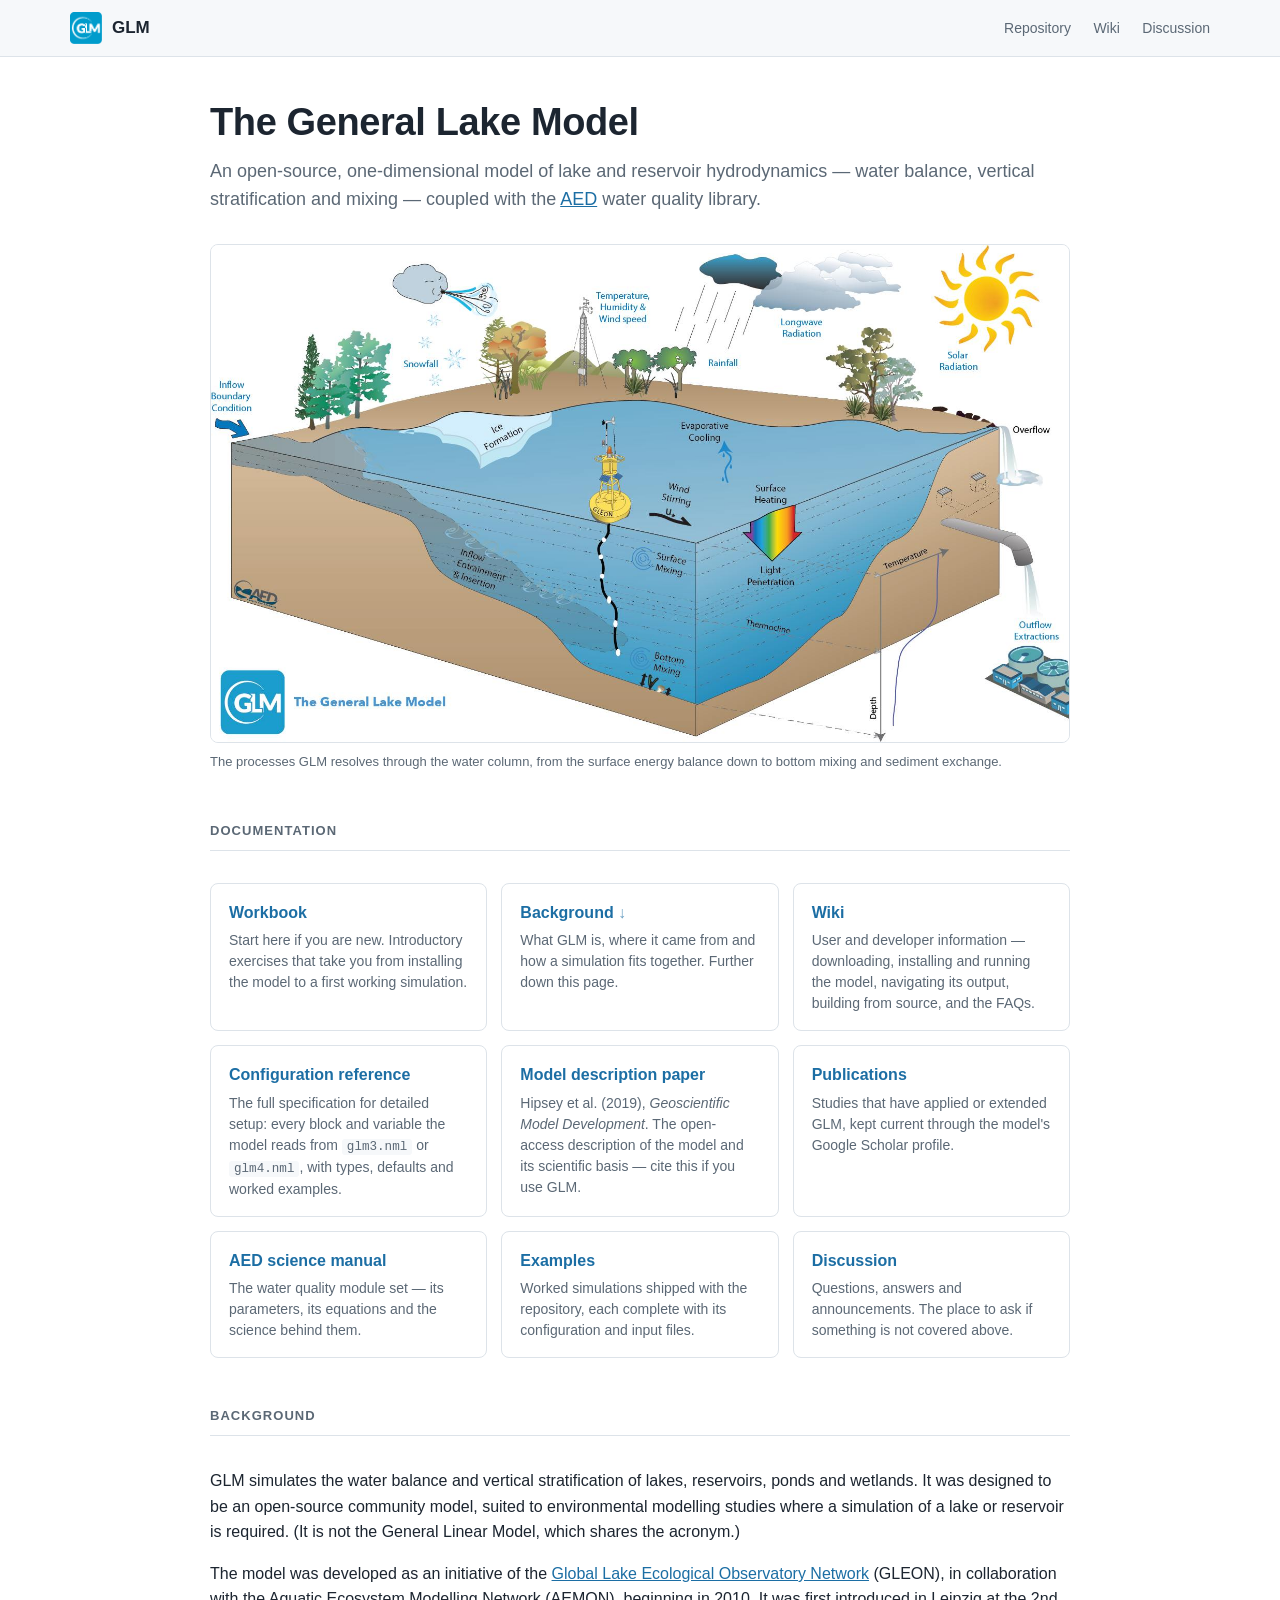
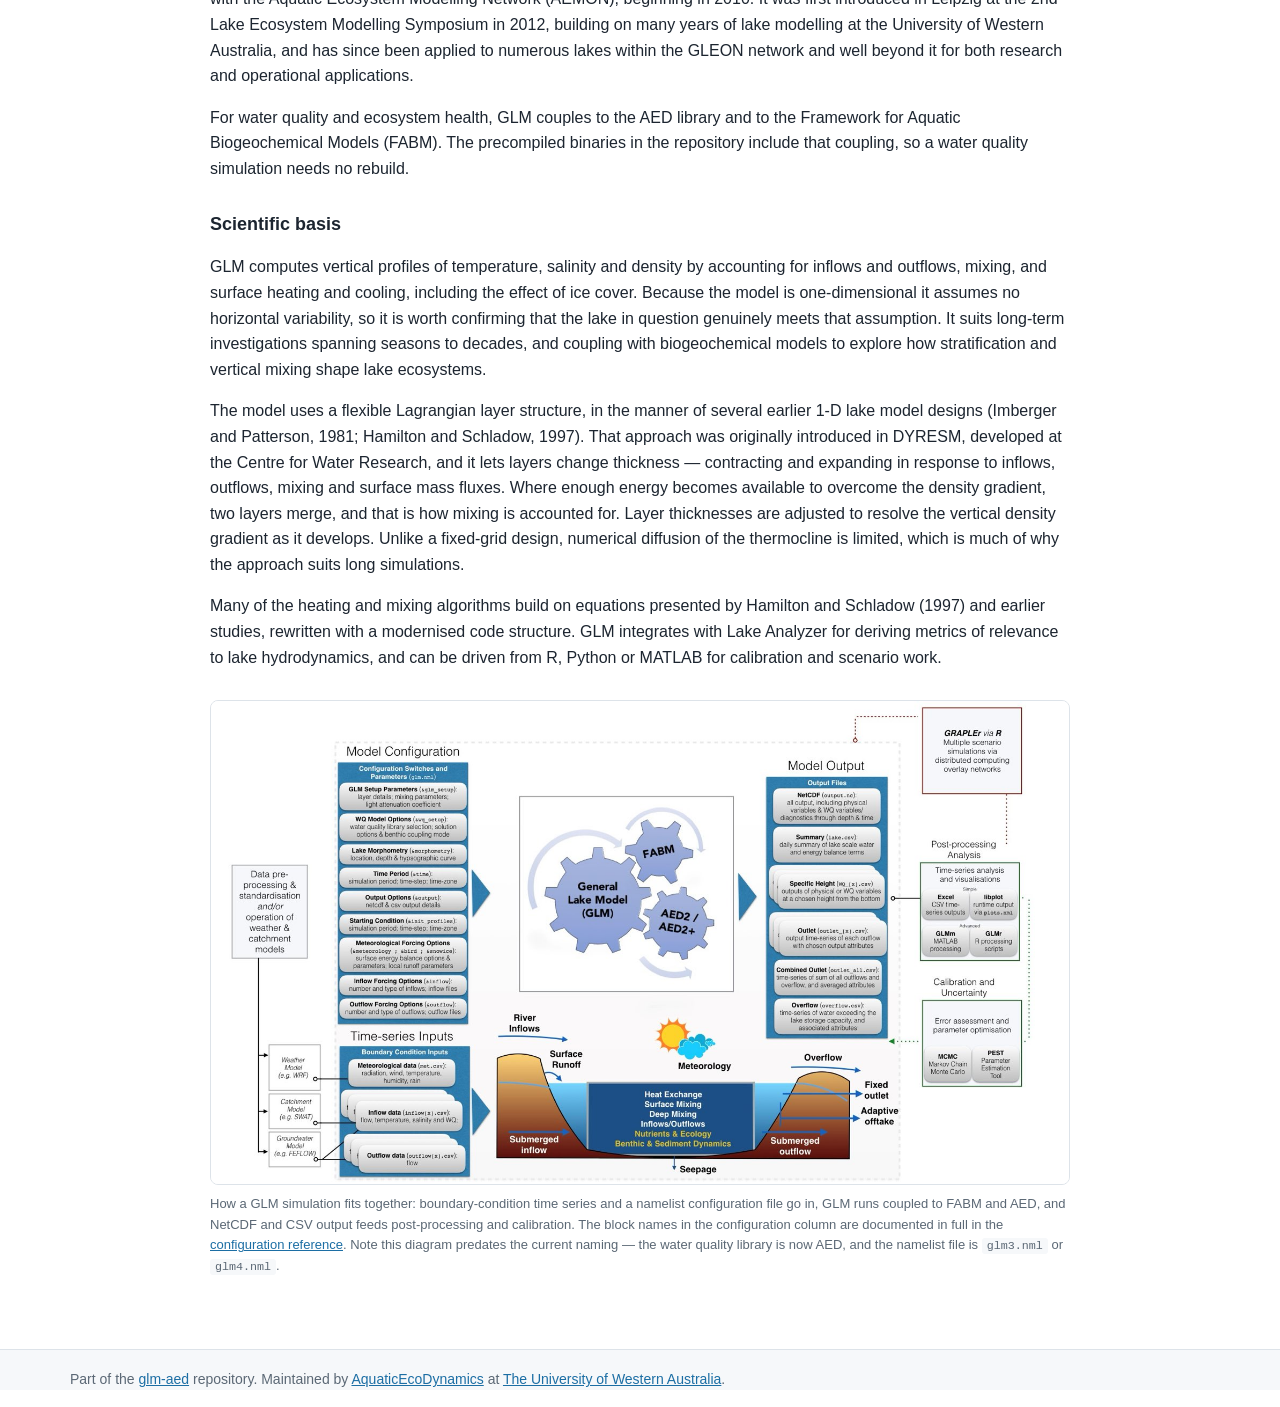
==== commit f2ea5641: "Credit the UWA lineage in the background text The 2012 introduction did not come out of nowhere -- s" ====
--- a/docs/index.html
+++ b/docs/index.html
@@ -118,8 +118,10 @@
 <a href="https://gleon.org/">Global Lake Ecological Observatory Network</a>
 (GLEON), in collaboration with the Aquatic Ecosystem Modelling Network (AEMON),
 beginning in 2010. It was first introduced in Leipzig at the 2nd Lake Ecosystem
-Modelling Symposium in 2012, and has since been applied to numerous lakes within
-the GLEON network and well beyond it.</p>
+Modelling Symposium in 2012, building on many years of lake modelling at the
+University of Western Australia, and has since been applied to numerous lakes
+within the GLEON network and well beyond it for both research and operational
+applications.</p>
 
 <p>For water quality and ecosystem health, GLM couples to the AED library and to
 the Framework for Aquatic Biogeochemical Models (FABM). The precompiled binaries
--- a/docs/assets/glm.css
+++ b/docs/assets/glm.css
@@ -79,7 +79,10 @@
 .page { max-width: 900px; padding-top: 44px; padding-bottom: 72px; }
 
 .hero h1 { font-size: 38px; line-height: 1.15; margin: 0 0 12px; }
-.hero .lede { font-size: 18px; max-width: 58ch; margin: 0; }
+/* Prose here runs to the same width as the figures and the tile grid above it,
+   rather than the narrower measure the reference page uses -- a short column
+   floating beside empty space reads as a mistake at this page width. */
+.hero .lede { font-size: 18px; max-width: none; margin: 0; }
 
 /* The landing page has no sticky bar to clear, so its anchors want a normal
    offset rather than the jump-bar allowance the reference page needs. */
@@ -91,10 +94,10 @@
   border: 1px solid var(--line); border-radius: 8px; background: var(--panel);
 }
 figure.shot figcaption {
-  margin: 9px 0 0; font-size: 13px; color: var(--muted); max-width: 68ch;
-}
-
-.prose p { max-width: 68ch; }
+  margin: 9px 0 0; font-size: 13px; color: var(--muted); max-width: none;
+}
+
+.prose p { max-width: none; }
 .prose p + p { margin-top: 14px; }
 .prose h3 { font-size: 18px; margin: 28px 0 8px; }
 
